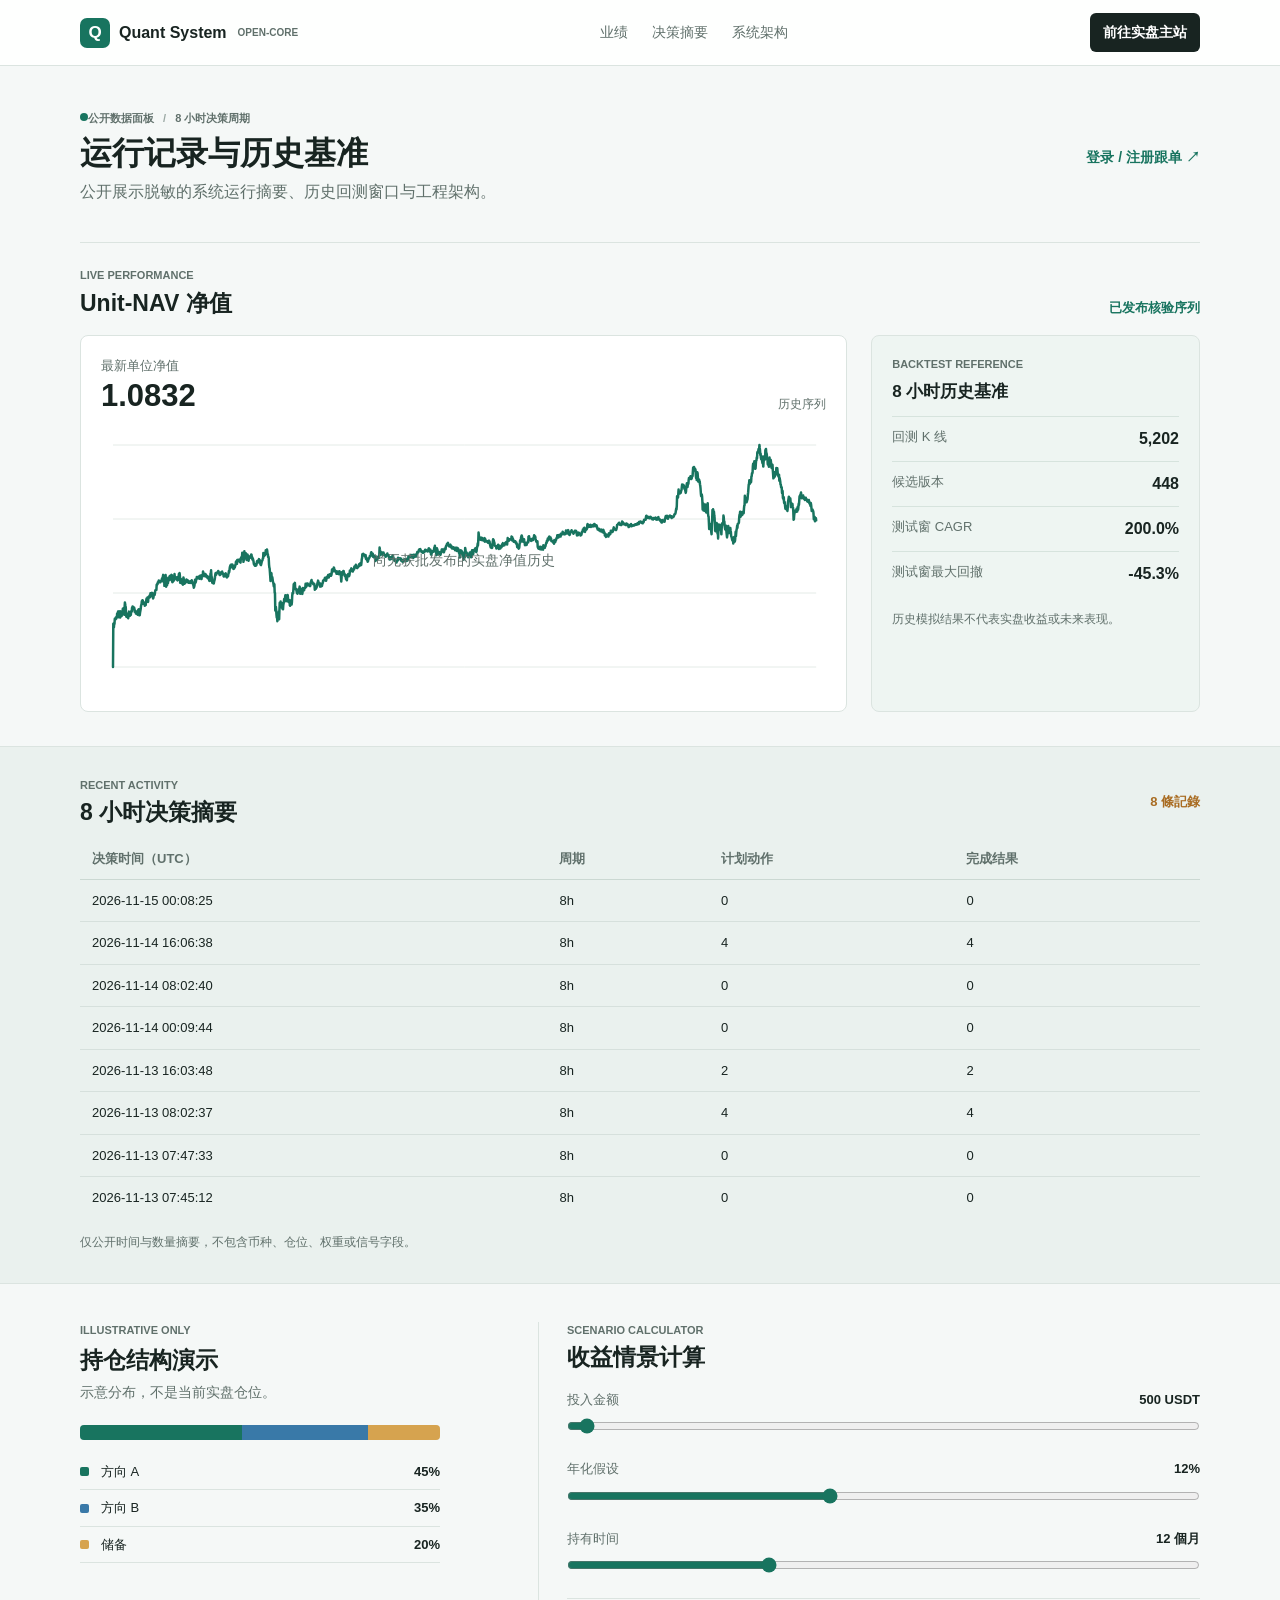
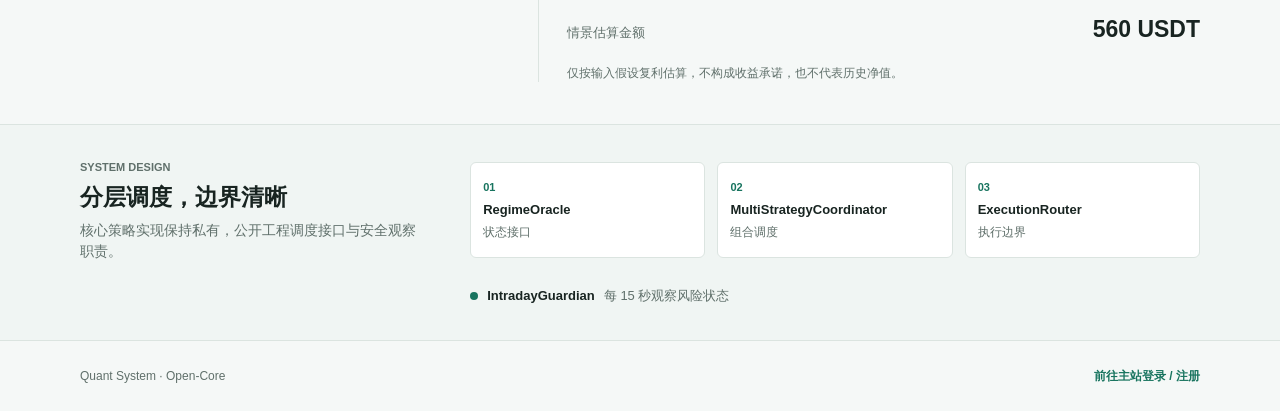
==== docs/index.html @ d01d5027 "Publish sanitized open-core release" ====
<!doctype html>
<html lang="zh-CN" data-data-root="./data_public">
<head>
  <meta charset="utf-8">
  <meta name="viewport" content="width=device-width, initial-scale=1">
  <meta name="theme-color" content="#f5f8f7">
  <meta name="description" content="量化系统的公开运行摘要、历史回测和架构信息。">
  <title>Quant System | Open-Core Dashboard</title>
  <link rel="stylesheet" href="app.css">
  <script src="app.js" defer></script>
</head>
<body>
  <header class="topbar">
    <a class="brand" href="#overview" aria-label="Quant System 首页">
      <span class="brand-mark">Q</span>
      <span>Quant System</span>
      <span class="brand-tag">OPEN-CORE</span>
    </a>
    <nav class="nav-links" aria-label="主导航">
      <a href="#performance">业绩</a>
      <a href="#decisions">决策摘要</a>
      <a href="#architecture">系统架构</a>
    </nav>
    <a class="primary-link" href="https://jy.aiboxz.com/" target="_blank" rel="noopener noreferrer">前往实盘主站</a>
  </header>

  <main id="overview">
    <section class="intro content-width">
      <div>
        <p class="eyebrow"><span class="status-dot"></span>公开数据面板 <span class="eyebrow-separator">/</span> 8 小时决策周期</p>
        <h1>运行记录与历史基准</h1>
        <p class="intro-copy">公开展示脱敏的系统运行摘要、历史回测窗口与工程架构。</p>
      </div>
      <a class="text-link" href="https://jy.aiboxz.com/" target="_blank" rel="noopener noreferrer">登录 / 注册跟单 <span aria-hidden="true">↗</span></a>
    </section>

    <section class="performance content-width" id="performance" aria-labelledby="performance-title">
      <div class="section-heading">
        <div>
          <p class="eyebrow">LIVE PERFORMANCE</p>
          <h2 id="performance-title">Unit-NAV 净值</h2>
        </div>
        <span id="nav-status" class="status-label">历史数据待发布</span>
      </div>
      <div class="performance-layout">
        <div class="chart-panel">
          <div class="chart-meta">
            <div>
              <span class="metric-label">最新单位净值</span>
              <strong id="nav-latest" class="nav-value">--</strong>
            </div>
            <div class="chart-period">历史序列</div>
          </div>
          <div class="chart-wrap">
            <canvas id="nav-chart" role="img" aria-label="Unit-NAV 历史曲线，当前无可发布数据"></canvas>
            <p id="nav-empty" class="empty-state">尚无获批发布的实盘净值历史</p>
          </div>
        </div>
        <aside class="benchmark-aside" aria-label="历史回测摘要">
          <p class="eyebrow">BACKTEST REFERENCE</p>
          <h3>8 小时历史基准</h3>
          <dl class="benchmark-stats">
            <div><dt>回测 K 线</dt><dd id="benchmark-bars">5,202</dd></div>
            <div><dt>候选版本</dt><dd id="benchmark-variants">448</dd></div>
            <div><dt>测试窗 CAGR</dt><dd id="benchmark-test-cagr">--</dd></div>
            <div><dt>测试窗最大回撤</dt><dd id="benchmark-test-mdd">--</dd></div>
          </dl>
          <p class="small-note">历史模拟结果不代表实盘收益或未来表现。</p>
        </aside>
      </div>
    </section>

    <section class="data-band" id="decisions">
      <div class="content-width data-grid">
        <div class="section-heading compact-heading">
          <div>
            <p class="eyebrow">RECENT ACTIVITY</p>
            <h2>8 小时决策摘要</h2>
          </div>
          <span id="snapshot-count" class="count-label">8 条记录</span>
        </div>
        <div class="table-scroll">
          <table>
            <thead><tr><th scope="col">决策时间（UTC）</th><th scope="col">周期</th><th scope="col">计划动作</th><th scope="col">完成结果</th></tr></thead>
            <tbody id="decision-rows"></tbody>
          </table>
        </div>
        <p class="small-note">仅公开时间与数量摘要，不包含币种、仓位、权重或信号字段。</p>
      </div>
    </section>

    <section class="content-width holdings-calculator">
      <div class="holdings-demo">
        <p class="eyebrow">ILLUSTRATIVE ONLY</p>
        <h2>持仓结构演示</h2>
        <p class="section-copy">示意分布，不是当前实盘仓位。</p>
        <div class="allocation-bar" role="img" aria-label="示例结构：方向 A 45%，方向 B 35%，储备 20%">
          <span class="allocation-a"></span><span class="allocation-b"></span><span class="allocation-c"></span>
        </div>
        <ul class="allocation-legend">
          <li><span class="swatch swatch-a"></span><span>方向 A</span><strong>45%</strong></li>
          <li><span class="swatch swatch-b"></span><span>方向 B</span><strong>35%</strong></li>
          <li><span class="swatch swatch-c"></span><span>储备</span><strong>20%</strong></li>
        </ul>
      </div>
      <div class="calculator" aria-labelledby="calculator-title">
        <div class="section-heading compact-heading">
          <div>
            <p class="eyebrow">SCENARIO CALCULATOR</p>
            <h2 id="calculator-title">收益情景计算</h2>
          </div>
        </div>
        <div class="slider-control">
          <div class="slider-label"><label for="capital-slider">投入金额</label><output id="capital-output" for="capital-slider">500 USDT</output></div>
          <input id="capital-slider" type="range" min="100" max="20000" step="100" value="500">
        </div>
        <div class="slider-control">
          <div class="slider-label"><label for="return-slider">年化假设</label><output id="return-output" for="return-slider">12%</output></div>
          <input id="return-slider" type="range" min="-50" max="100" step="1" value="12">
        </div>
        <div class="slider-control">
          <div class="slider-label"><label for="months-slider">持有时间</label><output id="months-output" for="months-slider">12 个月</output></div>
          <input id="months-slider" type="range" min="1" max="36" step="1" value="12">
        </div>
        <div class="calculator-result"><span>情景估算金额</span><strong id="projected-output">560 USDT</strong></div>
        <p class="small-note">仅按输入假设复利估算，不构成收益承诺，也不代表历史净值。</p>
      </div>
    </section>

    <section class="architecture-band" id="architecture">
      <div class="content-width architecture-content">
        <div>
          <p class="eyebrow">SYSTEM DESIGN</p>
          <h2>分层调度，边界清晰</h2>
          <p class="section-copy">核心策略实现保持私有，公开工程调度接口与安全观察职责。</p>
        </div>
        <ol class="architecture-flow" aria-label="系统调度流程">
          <li><span>01</span><strong>RegimeOracle</strong><small>状态接口</small></li>
          <li><span>02</span><strong>MultiStrategyCoordinator</strong><small>组合调度</small></li>
          <li><span>03</span><strong>ExecutionRouter</strong><small>执行边界</small></li>
        </ol>
        <div class="guardian-line"><span class="status-dot"></span><strong>IntradayGuardian</strong><span>每 15 秒观察风险状态</span></div>
      </div>
    </section>
  </main>

  <footer class="content-width footer">
    <span>Quant System · Open-Core</span>
    <a href="https://jy.aiboxz.com/" target="_blank" rel="noopener noreferrer">前往主站登录 / 注册</a>
  </footer>
</body>
</html>
---- docs/app.css ----
:root {
  color-scheme: light;
  --page: #f5f8f7;
  --surface: #ffffff;
  --ink: #182421;
  --muted: #60706b;
  --line: #dbe4e0;
  --green: #18745f;
  --green-soft: #dff2ea;
  --blue: #3979a8;
  --blue-soft: #deedf5;
  --amber: #a96c22;
  --amber-soft: #f5ead8;
  --red: #ae5652;
  --radius: 8px;
}

* { box-sizing: border-box; }
html { scroll-behavior: smooth; }
body {
  margin: 0;
  background: var(--page);
  color: var(--ink);
  font: 16px/1.5 -apple-system, BlinkMacSystemFont, "SF Pro Text", "Segoe UI", sans-serif;
  -webkit-font-smoothing: antialiased;
}
a { color: inherit; }
.content-width { width: min(1120px, calc(100% - 40px)); margin-inline: auto; }
.topbar {
  min-height: 66px;
  display: flex;
  align-items: center;
  justify-content: space-between;
  gap: 24px;
  padding: 10px max(20px, calc((100% - 1120px) / 2));
  background: rgba(255,255,255,.94);
  border-bottom: 1px solid var(--line);
}
.brand { display: inline-flex; align-items: center; gap: 9px; text-decoration: none; font-weight: 700; white-space: nowrap; }
.brand-mark { width: 30px; height: 30px; display: grid; place-items: center; border-radius: 7px; background: var(--green); color: white; font-size: 17px; }
.brand-tag { margin-left: 2px; color: var(--muted); font-size: 10px; font-weight: 700; letter-spacing: 0; }
.nav-links { display: flex; align-items: center; gap: 24px; color: var(--muted); font-size: 14px; }
.nav-links a, .text-link { text-decoration: none; }
.nav-links a:hover, .text-link:hover, .footer a:hover { color: var(--green); }
.primary-link { padding: 9px 13px; border-radius: 6px; background: var(--ink); color: #fff; text-decoration: none; font-size: 14px; font-weight: 600; white-space: nowrap; }
.primary-link:hover { background: var(--green); }
.intro { min-height: 176px; display: flex; align-items: center; justify-content: space-between; gap: 24px; padding-block: 30px 24px; }
.eyebrow { margin: 0 0 8px; color: var(--muted); font-size: 11px; font-weight: 700; letter-spacing: 0; }
.status-dot { width: 8px; height: 8px; display: inline-block; border-radius: 50%; background: var(--green); vertical-align: 1px; }
.eyebrow-separator { padding-inline: 6px; color: #9aa8a3; }
h1, h2, h3, p { margin-top: 0; }
h1 { margin-bottom: 8px; font-size: 32px; line-height: 1.2; font-weight: 650; }
h2 { margin-bottom: 0; font-size: 23px; line-height: 1.25; font-weight: 650; }
h3 { margin-bottom: 12px; font-size: 17px; line-height: 1.35; }
.intro-copy, .section-copy { margin: 0; color: var(--muted); }
.intro-copy { max-width: 560px; }
.text-link { color: var(--green); font-size: 14px; font-weight: 650; white-space: nowrap; }
.performance { padding: 24px 0 34px; border-top: 1px solid var(--line); }
.section-heading { display: flex; align-items: flex-end; justify-content: space-between; gap: 16px; margin-bottom: 18px; }
.section-heading .eyebrow { margin-bottom: 5px; }
.status-label, .count-label { color: var(--amber); font-size: 13px; font-weight: 600; }
.status-label.status-live { color: var(--green); }
.performance-layout { display: grid; grid-template-columns: minmax(0, 1.75fr) minmax(240px, .75fr); gap: 24px; align-items: stretch; }
.chart-panel { min-width: 0; padding: 20px; border: 1px solid var(--line); border-radius: var(--radius); background: var(--surface); }
.chart-meta { display: flex; align-items: flex-end; justify-content: space-between; gap: 12px; }
.metric-label { display: block; margin-bottom: 3px; color: var(--muted); font-size: 13px; }
.nav-value { font-size: 31px; line-height: 1.1; font-variant-numeric: tabular-nums; }
.chart-period { color: var(--muted); font-size: 12px; }
.chart-wrap { position: relative; height: 260px; margin-top: 18px; }
#nav-chart { width: 100%; height: 100%; display: block; }
.empty-state { position: absolute; inset: 0; display: grid; place-items: center; margin: 0; color: var(--muted); font-size: 14px; pointer-events: none; }
.benchmark-aside { padding: 20px; border: 1px solid var(--line); border-radius: var(--radius); background: #eef5f2; }
.benchmark-aside h3 { margin-top: 3px; }
.benchmark-stats { margin: 0; }
.benchmark-stats div { display: flex; justify-content: space-between; gap: 12px; padding: 10px 0; border-top: 1px solid #d6e3dd; }
.benchmark-stats dt { color: var(--muted); font-size: 13px; }
.benchmark-stats dd { margin: 0; font-weight: 650; font-variant-numeric: tabular-nums; }
.small-note { margin: 14px 0 0; color: var(--muted); font-size: 12px; }
.data-band { padding: 30px 0 32px; background: #eaf1ee; border-block: 1px solid var(--line); }
.data-grid { display: grid; grid-template-columns: 1fr; }
.compact-heading { align-items: center; margin-bottom: 12px; }
.table-scroll { overflow-x: auto; }
table { width: 100%; border-collapse: collapse; text-align: left; font-size: 13px; }
th { padding: 10px 12px; color: var(--muted); font-weight: 600; border-bottom: 1px solid #cbd8d2; }
td { padding: 11px 12px; border-bottom: 1px solid #d6e0dc; font-variant-numeric: tabular-nums; }
tbody tr:last-child td { border-bottom: 0; }
.holdings-calculator { display: grid; grid-template-columns: minmax(250px, .85fr) minmax(0, 1.4fr); gap: 56px; padding-block: 38px 42px; }
.holdings-demo { max-width: 360px; }
.holdings-demo .section-copy { margin-top: 7px; font-size: 14px; }
.allocation-bar { display: flex; height: 15px; overflow: hidden; margin: 22px 0 14px; border-radius: 4px; background: #e8eeeb; }
.allocation-bar span { display: block; height: 100%; }
.allocation-a { width: 45%; background: var(--green); }
.allocation-b { width: 35%; background: var(--blue); }
.allocation-c { width: 20%; background: #d6a34f; }
.allocation-legend { list-style: none; padding: 0; margin: 0; }
.allocation-legend li { display: grid; grid-template-columns: 12px 1fr auto; align-items: center; gap: 9px; padding: 8px 0; border-bottom: 1px solid var(--line); font-size: 13px; }
.allocation-legend strong { font-variant-numeric: tabular-nums; }
.swatch { width: 9px; height: 9px; display: inline-block; border-radius: 2px; }
.swatch-a { background: var(--green); }
.swatch-b { background: var(--blue); }
.swatch-c { background: #d6a34f; }
.calculator { padding-left: 28px; border-left: 1px solid var(--line); }
.calculator .section-heading { margin-bottom: 18px; }
.slider-control { margin-bottom: 15px; }
.slider-label { display: flex; justify-content: space-between; gap: 12px; margin-bottom: 6px; font-size: 13px; }
.slider-label label { color: var(--muted); }
.slider-label output { font-weight: 650; font-variant-numeric: tabular-nums; }
input[type="range"] { width: 100%; height: 22px; margin: 0; accent-color: var(--green); cursor: pointer; }
.calculator-result { display: flex; justify-content: space-between; gap: 16px; align-items: baseline; padding: 13px 0 3px; border-top: 1px solid var(--line); color: var(--muted); font-size: 13px; }
.calculator-result strong { color: var(--ink); font-size: 23px; font-variant-numeric: tabular-nums; }
.architecture-band { padding-block: 34px; background: #f0f5f3; border-block: 1px solid var(--line); }
.architecture-content { display: grid; grid-template-columns: minmax(220px, .75fr) minmax(0, 1.6fr); column-gap: 48px; row-gap: 24px; align-items: center; }
.architecture-content .section-copy { margin-top: 8px; font-size: 14px; }
.architecture-flow { display: grid; grid-template-columns: repeat(3, minmax(0,1fr)); gap: 12px; list-style: none; padding: 0; margin: 0; }
.architecture-flow li { min-height: 96px; display: flex; flex-direction: column; justify-content: center; gap: 4px; padding: 12px; border: 1px solid var(--line); border-radius: 6px; background: var(--surface); }
.architecture-flow li span { color: var(--green); font-size: 11px; font-weight: 700; }
.architecture-flow strong { font-size: 13px; overflow-wrap: anywhere; }
.architecture-flow small { color: var(--muted); font-size: 12px; }
.guardian-line { grid-column: 2; display: flex; align-items: center; gap: 9px; color: var(--muted); font-size: 13px; }
.guardian-line strong { color: var(--ink); }
.footer { min-height: 70px; display: flex; align-items: center; justify-content: space-between; gap: 18px; color: var(--muted); font-size: 12px; }
.footer a { color: var(--green); text-decoration: none; font-weight: 600; }

@media (max-width: 760px) {
  .content-width { width: min(100% - 28px, 620px); }
  .topbar { min-height: 60px; flex-wrap: wrap; gap: 10px 14px; padding: 10px 14px; }
  .brand { font-size: 14px; }
  .brand-tag { display: none; }
  .nav-links { order: 3; width: 100%; justify-content: space-between; gap: 10px; padding-top: 7px; border-top: 1px solid var(--line); font-size: 12px; }
  .primary-link { padding: 8px 10px; font-size: 12px; }
  .intro { min-height: 0; align-items: flex-start; flex-direction: column; gap: 14px; padding-block: 25px 21px; }
  h1 { font-size: 28px; }
  h2 { font-size: 21px; }
  .performance { padding-top: 22px; }
  .performance-layout { grid-template-columns: 1fr; gap: 12px; }
  .chart-panel, .benchmark-aside { padding: 16px; }
  .chart-wrap { height: 220px; }
  .holdings-calculator { grid-template-columns: 1fr; gap: 28px; padding-block: 30px; }
  .holdings-demo { max-width: none; }
  .calculator { padding: 25px 0 0; border-left: 0; border-top: 1px solid var(--line); }
  .architecture-content { grid-template-columns: 1fr; gap: 20px; }
  .architecture-flow { gap: 7px; }
  .architecture-flow li { min-height: 90px; padding: 9px; }
  .architecture-flow strong { font-size: 11px; }
  .guardian-line { grid-column: 1; flex-wrap: wrap; }
  th, td { white-space: nowrap; padding-inline: 9px; }
}

@media (max-width: 390px) {
  .brand { gap: 7px; font-size: 13px; }
  .nav-links { font-size: 11px; }
  .section-heading { align-items: flex-start; flex-direction: column; gap: 8px; }
  .compact-heading { flex-direction: row; align-items: center; }
  .architecture-flow { grid-template-columns: 1fr; }
  .architecture-flow li { min-height: 68px; }
  .footer { align-items: flex-start; flex-direction: column; justify-content: center; padding-block: 14px; }
}
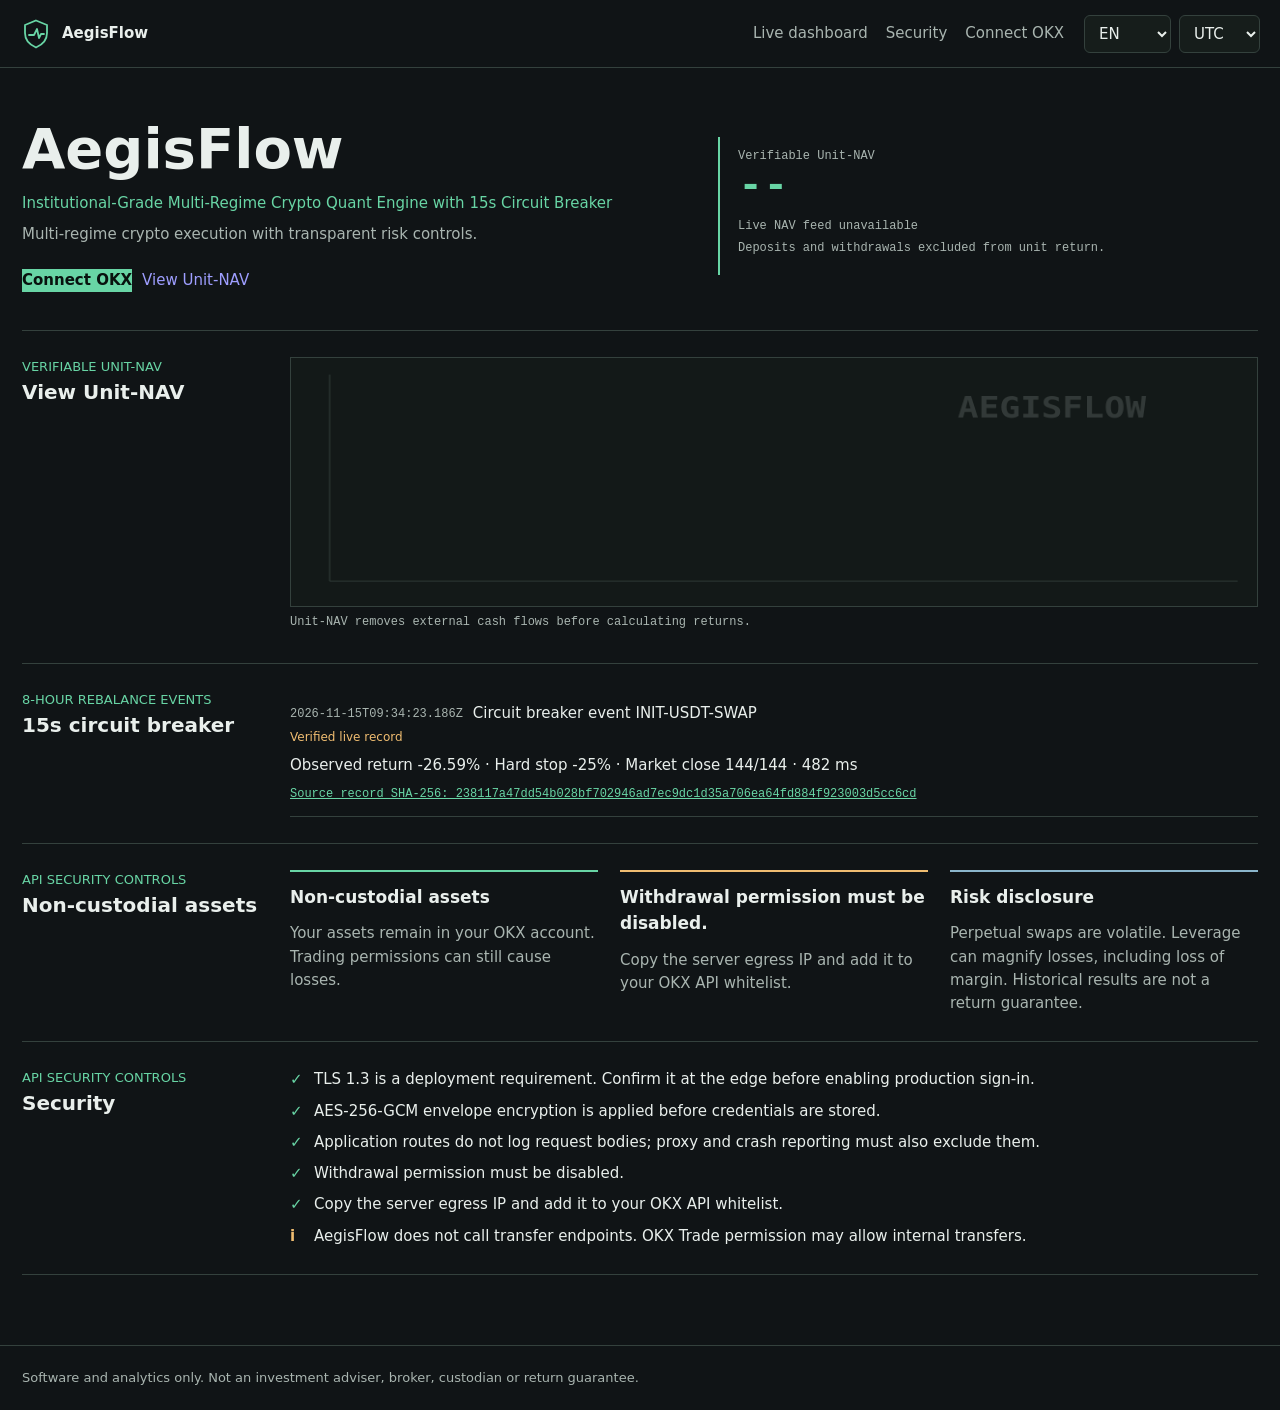
==== commit c407d962: "Publish AegisFlow live evidence and locales" ====
--- a/docs/index.html
+++ b/docs/index.html
@@ -1,153 +1,138 @@
 <!doctype html>
-<html lang="zh-CN" data-data-root="./data_public">
+<html lang="en">
 <head>
   <meta charset="utf-8">
   <meta name="viewport" content="width=device-width, initial-scale=1">
-  <meta name="theme-color" content="#f5f8f7">
-  <meta name="description" content="量化系统的公开运行摘要、历史回测和架构信息。">
-  <title>Quant System | Open-Core Dashboard</title>
-  <link rel="stylesheet" href="app.css">
-  <script src="app.js" defer></script>
+  <meta name="theme-color" content="#101416">
+  <meta name="description" content="AegisFlow public Unit-NAV and risk controls for crypto perpetual strategies.">
+  <title>AegisFlow | Public Quant Dashboard</title>
+  <style>
+    :root { color-scheme: dark; --bg:#101416; --panel:#171e1d; --line:#34413d; --text:#e9efec; --muted:#a9b5b0; --green:#68d5a5; --amber:#f0bd71; --red:#ff7777; }
+    * { box-sizing:border-box } body { margin:0; background:var(--bg); color:var(--text); font:15px/1.55 Inter,ui-sans-serif,system-ui,sans-serif }
+    header { border-bottom:1px solid var(--line); min-height:68px; display:flex; align-items:center; gap:20px; padding:10px max(20px,calc((100vw - 1280px)/2)); }
+    .brand { display:flex; align-items:center; gap:10px; color:var(--text); text-decoration:none; font-weight:700; white-space:nowrap }
+    .brand svg { width:32px; height:32px; color:var(--green) }
+    nav { display:flex; gap:18px; margin-left:auto } nav a { color:var(--muted); text-decoration:none }
+    .controls { display:flex; gap:8px; align-items:center } select,button { min-height:38px; border:1px solid var(--line); background:#161d1b; color:var(--text); border-radius:6px; padding:0 10px; font:inherit }
+    main { max-width:1280px; margin:auto; padding:40px 22px 70px }
+    .hero { display:grid; grid-template-columns:minmax(0,1.1fr) minmax(320px,.9fr); gap:36px; align-items:center; padding:12px 0 38px; border-bottom:1px solid var(--line) }
+    h1 { font-size:56px; line-height:1.04; margin:0 0 14px } h2 { font-size:20px; margin:0 0 12px } p { margin:8px 0; color:var(--muted) }
+    .tagline { color:var(--green); max-width:720px } .actions { display:flex; gap:10px; flex-wrap:wrap; margin-top:22px }
+    .primary { background:var(--green); border-color:var(--green); color:#08120e; font-weight:700 } .secondary { text-decoration:none; display:inline-flex; align-items:center }
+    .nav-panel { border-left:2px solid var(--green); padding:12px 18px; min-width:0 }
+    .nav-value { font:600 42px/1.15 ui-monospace,Consolas,monospace; font-variant-numeric:tabular-nums; color:var(--green) }
+    .meta { font:12px ui-monospace,Consolas,monospace; color:var(--muted) }
+    .section { display:grid; grid-template-columns:240px minmax(0,1fr); gap:28px; padding:26px 0; border-bottom:1px solid var(--line) }
+    .section-label { color:var(--green); font-size:13px; text-transform:uppercase }
+    .proof-grid { display:grid; grid-template-columns:repeat(3,minmax(0,1fr)); gap:22px }
+    .proof { border-top:2px solid var(--line); padding-top:12px } .proof:nth-child(1) { border-color:var(--green) } .proof:nth-child(2) { border-color:var(--amber) } .proof:nth-child(3) { border-color:#8bb6cc }
+    .proof h2 { font-size:17px } .proof p { margin-bottom:0 }
+    #nav-chart { display:block; width:100%; height:250px; border:1px solid var(--line); background:#131918 }
+    .event-list { display:grid; gap:10px } .event { padding:12px 0; border-bottom:1px solid var(--line) } .event-heading { display:flex; flex-wrap:wrap; gap:10px; align-items:center } .event-detail { margin:6px 0 3px; color:var(--text) } .event a { color:var(--green); font:12px ui-monospace,Consolas,monospace; overflow-wrap:anywhere }
+    .pill { font-size:12px; color:var(--amber) } .security-steps { display:grid; gap:8px } .security-steps p { margin:0; color:var(--text) }
+    .security-steps p::before { content:'✓'; color:var(--green); display:inline-block; width:24px; font-weight:700 }
+    .security-steps .caveat::before { content:'i'; color:var(--amber) }
+    footer { max-width:1280px; margin:auto; padding:22px; color:var(--muted); border-top:1px solid var(--line); font-size:13px }
+    @media(max-width:760px) { header { flex-wrap:wrap } nav { order:3; width:100%; margin:0; overflow:auto } .hero,.section { grid-template-columns:1fr } .proof-grid { grid-template-columns:1fr } .event { grid-template-columns:1fr; gap:3px } .nav-value { font-size:34px } h1 { font-size:36px } }
+  </style>
 </head>
 <body>
-  <header class="topbar">
-    <a class="brand" href="#overview" aria-label="Quant System 首页">
-      <span class="brand-mark">Q</span>
-      <span>Quant System</span>
-      <span class="brand-tag">OPEN-CORE</span>
+  <header>
+    <a class="brand" href="#top" aria-label="AegisFlow home">
+      <svg viewBox="0 0 32 32" fill="none" aria-hidden="true"><path d="M16 2.5 27 7v8.1c0 7-4.5 11.7-11 14.4C9.5 26.8 5 22.1 5 15.1V7l11-4.5Z" stroke="currentColor" stroke-width="1.8"/><path d="M9 17h5l3-6 2 9 2-4h3" stroke="currentColor" stroke-width="1.8" stroke-linecap="round" stroke-linejoin="round"/></svg>
+      <span data-i18n="brand">AegisFlow</span>
     </a>
-    <nav class="nav-links" aria-label="主导航">
-      <a href="#performance">业绩</a>
-      <a href="#decisions">决策摘要</a>
-      <a href="#architecture">系统架构</a>
-    </nav>
-    <a class="primary-link" href="https://jy.aiboxz.com/" target="_blank" rel="noopener noreferrer">前往实盘主站</a>
+    <nav><a href="#performance" data-i18n="nav.dashboard">Live dashboard</a><a href="#security" data-i18n="nav.security">Security</a><a href="https://jy.aiboxz.com/" data-i18n="nav.connect">Connect OKX</a></nav>
+    <div class="controls"><select id="language" aria-label="Language"><option value="en">EN</option><option value="zh-TW">繁中</option><option value="ja">日本語</option><option value="ko">한국어</option><option value="es">ES</option></select><select id="timezone" aria-label="Time zone"><option value="UTC">UTC</option><option value="local">Local</option></select></div>
   </header>
-
-  <main id="overview">
-    <section class="intro content-width">
-      <div>
-        <p class="eyebrow"><span class="status-dot"></span>公开数据面板 <span class="eyebrow-separator">/</span> 8 小时决策周期</p>
-        <h1>运行记录与历史基准</h1>
-        <p class="intro-copy">公开展示脱敏的系统运行摘要、历史回测窗口与工程架构。</p>
-      </div>
-      <a class="text-link" href="https://jy.aiboxz.com/" target="_blank" rel="noopener noreferrer">登录 / 注册跟单 <span aria-hidden="true">↗</span></a>
+  <main id="top">
+    <section class="hero">
+      <div><h1 data-i18n="hero.title">AegisFlow</h1><p class="tagline" data-i18n="tagline">Institutional-Grade Multi-Regime Crypto Quant Engine with 15s Circuit Breaker</p><p data-i18n="hero.subtitle">Multi-regime crypto execution with transparent risk controls.</p><div class="actions"><a class="primary secondary" href="https://jy.aiboxz.com/" data-i18n="hero.connect">Connect OKX</a><a class="secondary" href="#performance" data-i18n="hero.performance">View Unit-NAV</a></div></div>
+      <div class="nav-panel"><div class="meta" data-i18n="metrics.unitNav">Verifiable Unit-NAV</div><div id="nav-value" class="nav-value">--</div><p id="nav-updated" class="meta">Live NAV feed unavailable</p><p class="meta" id="nav-source">Deposits and withdrawals excluded from unit return.</p></div>
     </section>
-
-    <section class="performance content-width" id="performance" aria-labelledby="performance-title">
-      <div class="section-heading">
-        <div>
-          <p class="eyebrow">LIVE PERFORMANCE</p>
-          <h2 id="performance-title">Unit-NAV 净值</h2>
-        </div>
-        <span id="nav-status" class="status-label">历史数据待发布</span>
-      </div>
-      <div class="performance-layout">
-        <div class="chart-panel">
-          <div class="chart-meta">
-            <div>
-              <span class="metric-label">最新单位净值</span>
-              <strong id="nav-latest" class="nav-value">--</strong>
-            </div>
-            <div class="chart-period">历史序列</div>
-          </div>
-          <div class="chart-wrap">
-            <canvas id="nav-chart" role="img" aria-label="Unit-NAV 历史曲线，当前无可发布数据"></canvas>
-            <p id="nav-empty" class="empty-state">尚无获批发布的实盘净值历史</p>
-          </div>
-        </div>
-        <aside class="benchmark-aside" aria-label="历史回测摘要">
-          <p class="eyebrow">BACKTEST REFERENCE</p>
-          <h3>8 小时历史基准</h3>
-          <dl class="benchmark-stats">
-            <div><dt>回测 K 线</dt><dd id="benchmark-bars">5,202</dd></div>
-            <div><dt>候选版本</dt><dd id="benchmark-variants">448</dd></div>
-            <div><dt>测试窗 CAGR</dt><dd id="benchmark-test-cagr">--</dd></div>
-            <div><dt>测试窗最大回撤</dt><dd id="benchmark-test-mdd">--</dd></div>
-          </dl>
-          <p class="small-note">历史模拟结果不代表实盘收益或未来表现。</p>
-        </aside>
-      </div>
-    </section>
-
-    <section class="data-band" id="decisions">
-      <div class="content-width data-grid">
-        <div class="section-heading compact-heading">
-          <div>
-            <p class="eyebrow">RECENT ACTIVITY</p>
-            <h2>8 小时决策摘要</h2>
-          </div>
-          <span id="snapshot-count" class="count-label">8 条记录</span>
-        </div>
-        <div class="table-scroll">
-          <table>
-            <thead><tr><th scope="col">决策时间（UTC）</th><th scope="col">周期</th><th scope="col">计划动作</th><th scope="col">完成结果</th></tr></thead>
-            <tbody id="decision-rows"></tbody>
-          </table>
-        </div>
-        <p class="small-note">仅公开时间与数量摘要，不包含币种、仓位、权重或信号字段。</p>
-      </div>
-    </section>
-
-    <section class="content-width holdings-calculator">
-      <div class="holdings-demo">
-        <p class="eyebrow">ILLUSTRATIVE ONLY</p>
-        <h2>持仓结构演示</h2>
-        <p class="section-copy">示意分布，不是当前实盘仓位。</p>
-        <div class="allocation-bar" role="img" aria-label="示例结构：方向 A 45%，方向 B 35%，储备 20%">
-          <span class="allocation-a"></span><span class="allocation-b"></span><span class="allocation-c"></span>
-        </div>
-        <ul class="allocation-legend">
-          <li><span class="swatch swatch-a"></span><span>方向 A</span><strong>45%</strong></li>
-          <li><span class="swatch swatch-b"></span><span>方向 B</span><strong>35%</strong></li>
-          <li><span class="swatch swatch-c"></span><span>储备</span><strong>20%</strong></li>
-        </ul>
-      </div>
-      <div class="calculator" aria-labelledby="calculator-title">
-        <div class="section-heading compact-heading">
-          <div>
-            <p class="eyebrow">SCENARIO CALCULATOR</p>
-            <h2 id="calculator-title">收益情景计算</h2>
-          </div>
-        </div>
-        <div class="slider-control">
-          <div class="slider-label"><label for="capital-slider">投入金额</label><output id="capital-output" for="capital-slider">500 USDT</output></div>
-          <input id="capital-slider" type="range" min="100" max="20000" step="100" value="500">
-        </div>
-        <div class="slider-control">
-          <div class="slider-label"><label for="return-slider">年化假设</label><output id="return-output" for="return-slider">12%</output></div>
-          <input id="return-slider" type="range" min="-50" max="100" step="1" value="12">
-        </div>
-        <div class="slider-control">
-          <div class="slider-label"><label for="months-slider">持有时间</label><output id="months-output" for="months-slider">12 个月</output></div>
-          <input id="months-slider" type="range" min="1" max="36" step="1" value="12">
-        </div>
-        <div class="calculator-result"><span>情景估算金额</span><strong id="projected-output">560 USDT</strong></div>
-        <p class="small-note">仅按输入假设复利估算，不构成收益承诺，也不代表历史净值。</p>
-      </div>
-    </section>
-
-    <section class="architecture-band" id="architecture">
-      <div class="content-width architecture-content">
-        <div>
-          <p class="eyebrow">SYSTEM DESIGN</p>
-          <h2>分层调度，边界清晰</h2>
-          <p class="section-copy">核心策略实现保持私有，公开工程调度接口与安全观察职责。</p>
-        </div>
-        <ol class="architecture-flow" aria-label="系统调度流程">
-          <li><span>01</span><strong>RegimeOracle</strong><small>状态接口</small></li>
-          <li><span>02</span><strong>MultiStrategyCoordinator</strong><small>组合调度</small></li>
-          <li><span>03</span><strong>ExecutionRouter</strong><small>执行边界</small></li>
-        </ol>
-        <div class="guardian-line"><span class="status-dot"></span><strong>IntradayGuardian</strong><span>每 15 秒观察风险状态</span></div>
-      </div>
-    </section>
+    <section class="section" id="performance"><div><div class="section-label" data-i18n="metrics.unitNav">Verifiable Unit-NAV</div><h2 data-i18n="hero.performance">View Unit-NAV</h2></div><div><canvas id="nav-chart" width="1000" height="300" aria-label="Unit-NAV history"></canvas><p class="meta" id="nav-method">Unit-NAV feed unavailable</p></div></section>
+    <section class="section"><div><div class="section-label" data-i18n="cards.events">8-hour rebalance events</div><h2 data-i18n="cards.circuitTitle">15s circuit breaker</h2></div><div id="events" class="event-list"><p data-i18n="cards.auditPending">No verified incident record is currently published.</p></div></section>
+    <section class="section"><div><div class="section-label" data-i18n="security.title">API security controls</div><h2 data-i18n="cards.nonCustodialTitle">Non-custodial assets</h2></div><div class="proof-grid"><article class="proof"><h2 data-i18n="cards.nonCustodialTitle">Non-custodial assets</h2><p data-i18n="cards.nonCustodialBody">Your assets remain in your OKX account. Trading permissions can still cause losses.</p></article><article class="proof"><h2 data-i18n="security.withdraw">Withdrawal permission must be disabled.</h2><p data-i18n="security.ip">Copy the server egress IP and add it to your OKX API whitelist.</p></article><article class="proof"><h2 data-i18n="risk.title">Risk disclosure</h2><p data-i18n="risk.copy">Perpetual swaps are volatile. Leverage can magnify losses.</p></article></div></section>
+    <section class="section" id="security"><div><div class="section-label" data-i18n="security.title">API security controls</div><h2 data-i18n="nav.security">Security</h2></div><div class="security-steps"><p data-i18n="security.tls">TLS 1.3 is a deployment requirement. Confirm it at the edge before enabling production sign-in.</p><p data-i18n="security.encryption">AES-256-GCM envelope encryption with a unique nonce per credential</p><p data-i18n="security.logs">Application routes do not log request bodies; proxy and crash reporting must also exclude them.</p><p data-i18n="security.withdraw">Withdrawal permission must be disabled.</p><p data-i18n="security.ip">Copy the server egress IP and add it to your OKX API whitelist.</p><p class="caveat" data-i18n="security.transfer">AegisFlow does not call transfer endpoints. OKX Trade permission may allow internal transfers.</p></div></section>
   </main>
-
-  <footer class="content-width footer">
-    <span>Quant System · Open-Core</span>
-    <a href="https://jy.aiboxz.com/" target="_blank" rel="noopener noreferrer">前往主站登录 / 注册</a>
-  </footer>
+  <footer data-i18n="footer.disclaimer">Software and analytics only. Not an investment adviser, broker, custodian or return guarantee.</footer>
+  <script>
+    const locales = ['en','zh-TW','ja','ko','es'];
+    const apiBase = location.hostname === 'jy.aiboxz.com' ? '' : 'https://jy.aiboxz.com';
+    const cookie = (name) => document.cookie.split('; ').find(x => x.startsWith(name + '='))?.split('=').slice(1).join('=');
+    function detectLocale() { const saved = cookie('af_locale'); if (locales.includes(saved)) return saved; const lang = navigator.language || ''; return locales.find(x => lang.toLowerCase() === x.toLowerCase() || lang.toLowerCase().startsWith(x.split('-')[0].toLowerCase())) || 'en'; }
+    let activeDictionary = {};
+    async function setLocale(locale) { const response = await fetch(`./locales/${locale}.json`); const dict = await response.json(); activeDictionary = dict; document.documentElement.lang = locale; document.querySelectorAll('[data-i18n]').forEach(el => { const value = dict[el.dataset.i18n]; if (value) el.textContent = value; }); document.cookie = `af_locale=${locale}; Path=/; Max-Age=31536000; SameSite=Lax`; document.querySelector('#language').value = locale; refreshData(); loadEvents(); }
+    const tz = localStorage.getItem('af_timezone') || 'UTC'; document.querySelector('#timezone').value = tz;
+    document.querySelector('#timezone').addEventListener('change', e => { localStorage.setItem('af_timezone', e.target.value); refreshData(); });
+    document.querySelector('#language').addEventListener('change', e => setLocale(e.target.value));
+    let navSeries = [];
+    function drawNav() { const c = document.querySelector('#nav-chart'), ctx = c.getContext('2d'); ctx.clearRect(0,0,c.width,c.height); ctx.strokeStyle='#34413d'; ctx.lineWidth=1; ctx.beginPath(); ctx.moveTo(40,20); ctx.lineTo(40,270); ctx.lineTo(980,270); ctx.stroke(); if (navSeries.length > 1) { const lo=Math.min(...navSeries), hi=Math.max(...navSeries); ctx.strokeStyle='#68d5a5'; ctx.lineWidth=3; ctx.beginPath(); navSeries.forEach((v,i)=>{ const x=45+i*930/(navSeries.length-1), y=260-(v-lo)/(hi-lo||1)*220; i?ctx.lineTo(x,y):ctx.moveTo(x,y); }); ctx.stroke(); } ctx.save(); ctx.globalAlpha=0.16; ctx.fillStyle='#dce9e2'; ctx.font='700 36px ui-monospace, monospace'; ctx.fillText('AEGISFLOW',690,72); ctx.restore(); }
+    async function refreshData() { try { const r=await fetch(apiBase+'/api/public/unit-nav',{cache:'no-store'}); if(!r.ok) throw Error(); const d=await r.json(); const nav=Number(d.unit_nav); if(!Number.isFinite(nav)||nav<=0) throw Error(); navSeries=(d.series||[]).map(Number).filter(Number.isFinite); document.querySelector('#nav-value').textContent=nav.toFixed(6); const at=d.updated_at||d.as_of_utc||new Date().toISOString(); document.querySelector('#nav-updated').textContent=(activeDictionary['metrics.updated']||'Last update')+': '+new Intl.DateTimeFormat(undefined,{dateStyle:'medium',timeStyle:'medium',timeZone:document.querySelector('#timezone').value==='UTC'?'UTC':undefined}).format(new Date(at)); document.querySelector('#nav-method').textContent=d.methodology||activeDictionary['metrics.methodology']||''; drawNav(); } catch { document.querySelector('#nav-value').textContent='--'; document.querySelector('#nav-updated').textContent=activeDictionary['metrics.noData']||'Live NAV feed unavailable'; document.querySelector('#nav-method').textContent=activeDictionary['metrics.methodology']||''; drawNav(); } }
+    async function loadEvents() {
+      let rows;
+      try {
+        const response = await fetch(apiBase + '/api/public/events', { cache: 'no-store' });
+        if (!response.ok) throw Error();
+        rows = await response.json();
+      } catch {
+        rows = [];
+      }
+      if (!Array.isArray(rows)) rows = [];
+      if (!rows.some(event => event.verified)) {
+        try {
+          const response = await fetch('./verified-live-circuit-breaker.json', { cache: 'no-cache' });
+          if (response.ok) rows.unshift(await response.json());
+        } catch {}
+      }
+      try {
+        const list = document.querySelector('#events');
+        list.replaceChildren();
+        if (!rows.length) {
+          const empty = document.createElement('p');
+          empty.textContent = activeDictionary['cards.auditPending'] || 'No verified incident record is currently published.';
+          list.append(empty);
+          return;
+        }
+        rows.forEach(event => {
+          const article = document.createElement('article');
+          article.className = 'event';
+          const heading = document.createElement('div');
+          heading.className = 'event-heading';
+          const time = document.createElement('span');
+          time.className = 'meta';
+          time.textContent = String(event.occurred_at_utc || 'UTC');
+          const label = document.createElement('span');
+          const eventLabel = event.kind === 'circuit_breaker'
+            ? (activeDictionary['event.circuitBreaker'] || 'Circuit breaker event')
+            : (activeDictionary['event.rebalance'] || '8-hour rebalance');
+          label.textContent = `${eventLabel} ${event.instrument || ''}`;
+          heading.append(time, label);
+          if (event.verified) {
+            const verified = document.createElement('span');
+            verified.className = 'pill';
+            verified.textContent = activeDictionary['event.verified'] || 'Verified live record';
+            const detail = document.createElement('p');
+            detail.className = 'event-detail';
+            detail.textContent = `${activeDictionary['event.trigger'] || 'Trigger'} ${event.trigger_return_pct}% · ${activeDictionary['event.hardStop'] || 'Hard stop'} ${event.threshold_pct}% · ${activeDictionary['event.fill'] || 'Market close'} ${event.accumulated_fill_size}/${event.requested_size} · ${event.latency_ms} ms`;
+            const link = document.createElement('a');
+            const target = event.transparency_url || `/transparency/${event.event_id}`;
+            link.href = /^https?:\/\//i.test(target) ? target : apiBase + target;
+            link.target = '_blank';
+            link.rel = 'noopener';
+            link.textContent = `${activeDictionary['event.sourceHash'] || 'Source record SHA-256'}: ${String(event.source_record_hash || event.source_hash || '')}`;
+            article.append(heading, verified, detail, link);
+          } else {
+            const hash = document.createElement('span');
+            hash.className = 'pill';
+            hash.textContent = String(event.source_hash || '').slice(0, 16);
+            article.append(heading, hash);
+          }
+          list.append(article);
+        });
+      } catch {}
+    }
+    setLocale(detectLocale()); setInterval(refreshData,60000); setInterval(loadEvents,60000);
+  </script>
 </body>
 </html>
-
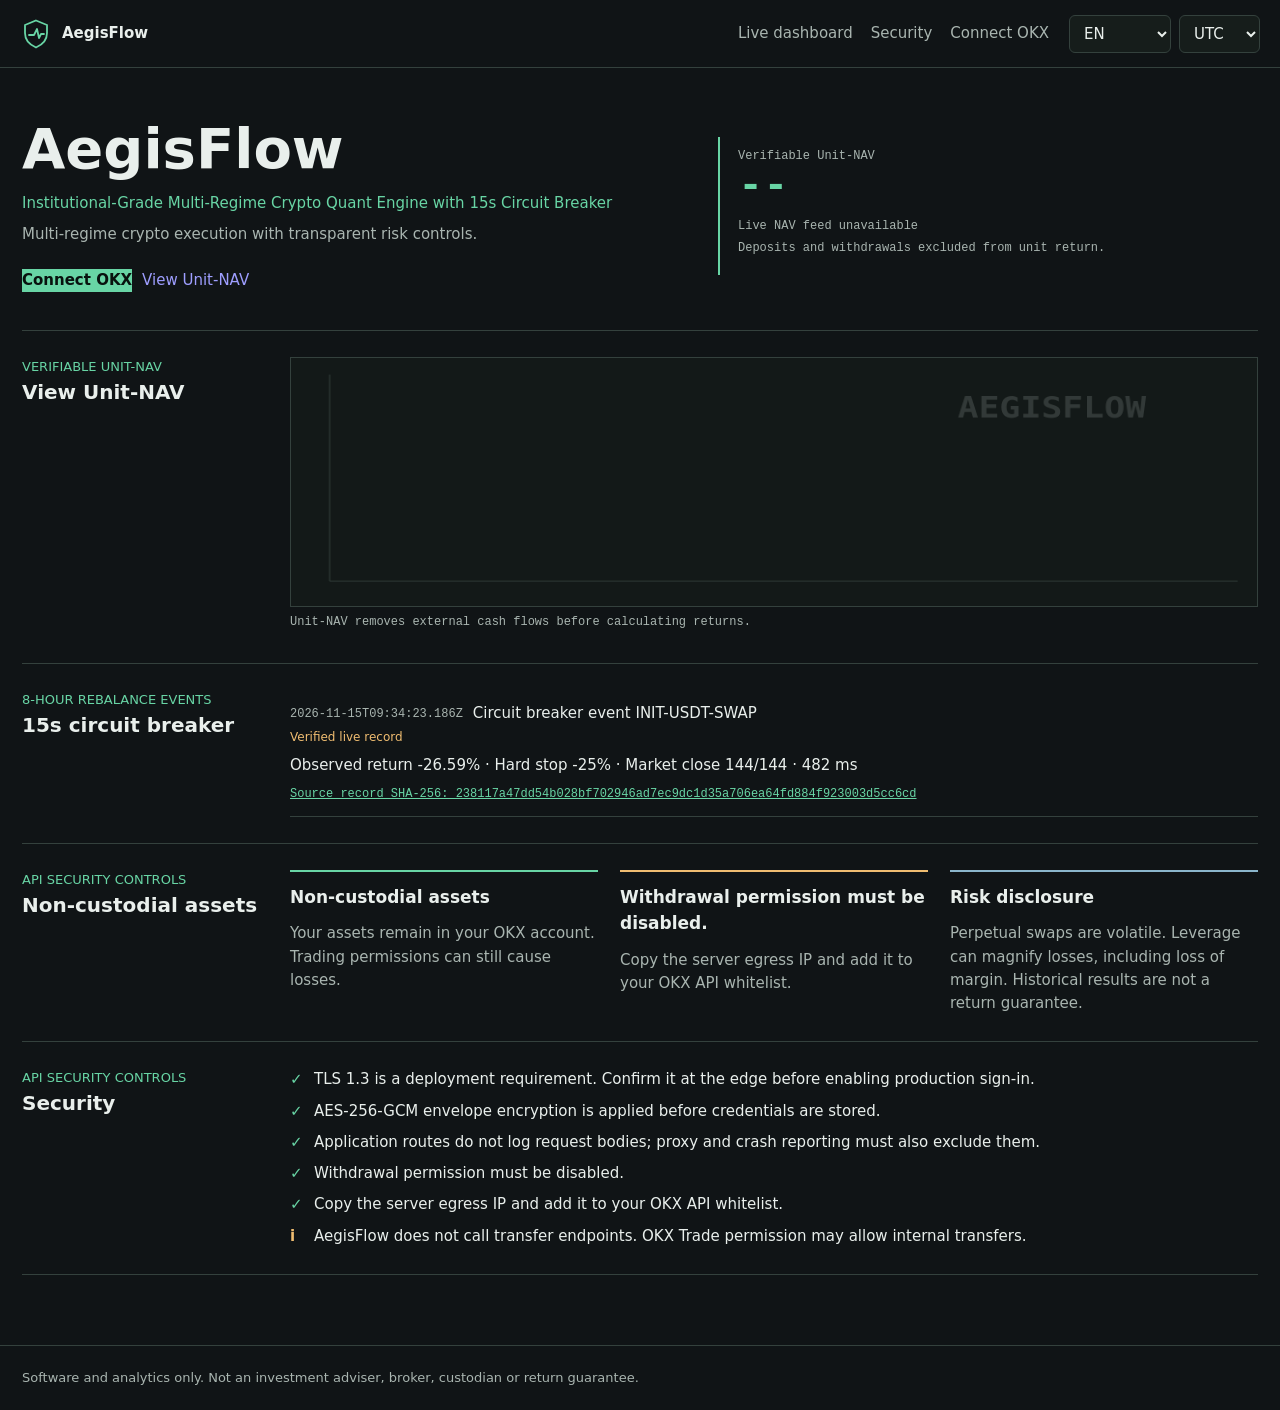
==== commit db85e6cb: "Add Simplified Chinese locale" ====
--- a/docs/index.html
+++ b/docs/index.html
@@ -43,7 +43,7 @@
       <span data-i18n="brand">AegisFlow</span>
     </a>
     <nav><a href="#performance" data-i18n="nav.dashboard">Live dashboard</a><a href="#security" data-i18n="nav.security">Security</a><a href="https://jy.aiboxz.com/" data-i18n="nav.connect">Connect OKX</a></nav>
-    <div class="controls"><select id="language" aria-label="Language"><option value="en">EN</option><option value="zh-TW">繁中</option><option value="ja">日本語</option><option value="ko">한국어</option><option value="es">ES</option></select><select id="timezone" aria-label="Time zone"><option value="UTC">UTC</option><option value="local">Local</option></select></div>
+    <div class="controls"><select id="language" aria-label="Language"><option value="en">EN</option><option value="zh-CN">简体中文</option><option value="zh-TW">繁中</option><option value="ja">日本語</option><option value="ko">한국어</option><option value="es">ES</option></select><select id="timezone" aria-label="Time zone"><option value="UTC">UTC</option><option value="local">Local</option></select></div>
   </header>
   <main id="top">
     <section class="hero">
@@ -57,10 +57,10 @@
   </main>
   <footer data-i18n="footer.disclaimer">Software and analytics only. Not an investment adviser, broker, custodian or return guarantee.</footer>
   <script>
-    const locales = ['en','zh-TW','ja','ko','es'];
+    const locales = ['en','zh-CN','zh-TW','ja','ko','es'];
     const apiBase = location.hostname === 'jy.aiboxz.com' ? '' : 'https://jy.aiboxz.com';
     const cookie = (name) => document.cookie.split('; ').find(x => x.startsWith(name + '='))?.split('=').slice(1).join('=');
-    function detectLocale() { const saved = cookie('af_locale'); if (locales.includes(saved)) return saved; const lang = navigator.language || ''; return locales.find(x => lang.toLowerCase() === x.toLowerCase() || lang.toLowerCase().startsWith(x.split('-')[0].toLowerCase())) || 'en'; }
+    function detectLocale() { const saved = cookie('af_locale'); if (locales.includes(saved)) return saved; const preferred = navigator.languages?.length ? navigator.languages : [navigator.language || 'en']; for (const item of preferred) { const lang = item.toLowerCase(); const exact = locales.find(x => x.toLowerCase() === lang); if (exact) return exact; const base = lang.split('-')[0]; if (base === 'zh') return 'zh-CN'; const match = locales.find(x => x.split('-')[0].toLowerCase() === base); if (match) return match; } return 'en'; }
     let activeDictionary = {};
     async function setLocale(locale) { const response = await fetch(`./locales/${locale}.json`); const dict = await response.json(); activeDictionary = dict; document.documentElement.lang = locale; document.querySelectorAll('[data-i18n]').forEach(el => { const value = dict[el.dataset.i18n]; if (value) el.textContent = value; }); document.cookie = `af_locale=${locale}; Path=/; Max-Age=31536000; SameSite=Lax`; document.querySelector('#language').value = locale; refreshData(); loadEvents(); }
     const tz = localStorage.getItem('af_timezone') || 'UTC'; document.querySelector('#timezone').value = tz;
